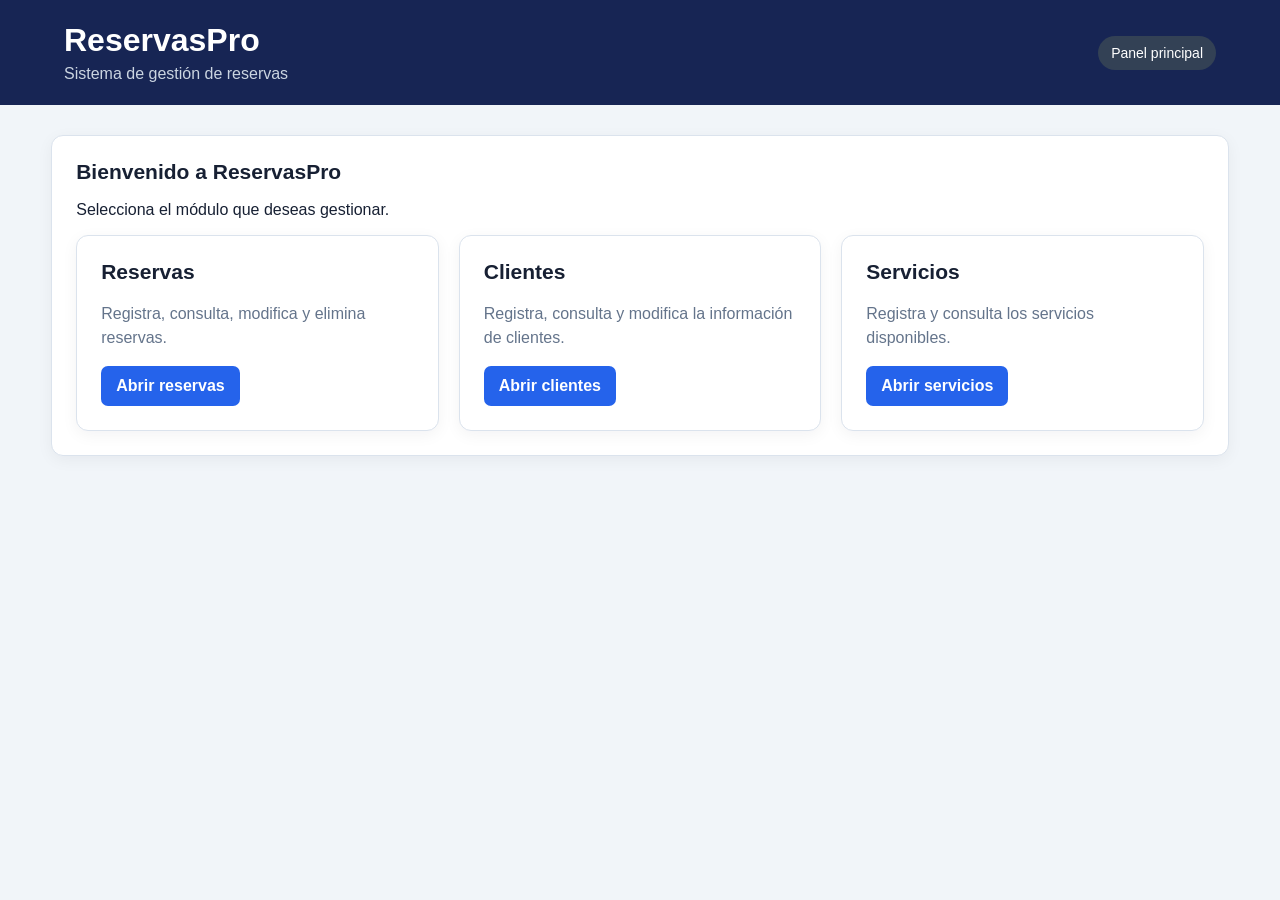
==== frontend/index.html @ 1725b666 "feat: integrar frontend y gestion de reservas" ====
<!DOCTYPE html>
<html lang="es">
<head>
    <meta charset="UTF-8">
    <meta name="viewport" content="width=device-width, initial-scale=1.0">
    <title>ReservasPro | Inicio</title>
    <link rel="stylesheet" href="../CSS/global.css">
</head>
<body>
    <header class="encabezado">
        <div>
            <h1>ReservasPro</h1>
            <p>Sistema de gestión de reservas</p>
        </div>
        <span class="estado">Panel principal</span>
    </header>

    <main class="contenedor">
        <section class="panel">
            <h2>Bienvenido a ReservasPro</h2>
            <p>Selecciona el módulo que deseas gestionar.</p>

            <div class="tarjetas">
                <article class="tarjeta">
                    <h2>Reservas</h2>
                    <p>Registra, consulta, modifica y elimina reservas.</p>
                    <a class="boton" href="../reservas/reservas.html">
                        Abrir reservas
                    </a>
                </article>

                <article class="tarjeta">
                    <h2>Clientes</h2>
                    <p>Registra, consulta y modifica la información de clientes.</p>
                    <a class="boton" href="../clientes/clientes.html">
                        Abrir clientes
                    </a>
                </article>

                <article class="tarjeta">
                    <h2>Servicios</h2>
                    <p>Registra y consulta los servicios disponibles.</p>
                    <a class="boton" href="../servicios/servicios.html">
                        Abrir servicios
                    </a>
                </article>
            </div>
        </section>
    </main>
</body>
</html>
---- CSS/global.css ----
:root {
    --primario: #2563eb;
    --primario-hover: #1d4ed8;
    --fondo: #f1f5f9;
    --superficie: #ffffff;
    --texto: #172033;
    --texto-secundario: #64748b;
    --borde: #dbe3ed;
    --verde: #15803d;
    --rojo: #b91c1c;
    --radio: 12px;
}

* {
    box-sizing: border-box;
}

body {
    margin: 0;
    font-family: Arial, Helvetica, sans-serif;
    background: var(--fondo);
    color: var(--texto);
}

.encabezado {
    background: #172554;
    color: white;
    padding: 22px 5%;
    display: flex;
    justify-content: space-between;
    align-items: center;
    gap: 16px;
}

.encabezado h1,
.encabezado p {
    margin: 0;
}

.encabezado p {
    margin-top: 6px;
    color: #cbd5e1;
}

.contenedor {
    width: min(1200px, 92%);
    margin: 30px auto;
}

.panel,
.tarjeta {
    background: var(--superficie);
    padding: 24px;
    border: 1px solid var(--borde);
    border-radius: var(--radio);
    box-shadow: 0 4px 16px rgb(15 23 42 / 5%);
}

h2 {
    margin-top: 0;
    font-size: 21px;
}

form {
    display: grid;
    gap: 10px;
    max-width: 600px;
}

label {
    font-size: 14px;
    font-weight: 600;
}

input,
select,
textarea {
    width: 100%;
    padding: 11px;
    border: 1px solid var(--borde);
    border-radius: 7px;
    background: white;
    color: var(--texto);
    font-size: 15px;
}

button,
.boton {
    display: inline-block;
    border: none;
    border-radius: 7px;
    background: var(--primario);
    color: white;
    padding: 11px 15px;
    font-weight: 600;
    text-decoration: none;
    cursor: pointer;
}

button:hover,
.boton:hover {
    background: var(--primario-hover);
}

button:disabled {
    opacity: .6;
    cursor: wait;
}

.secundario {
    background: #e2e8f0;
    color: var(--texto);
}

.secundario:hover {
    background: #cbd5e1;
}

.eliminar {
    background: var(--rojo);
}

.barra-titulo {
    display: flex;
    justify-content: space-between;
    align-items: center;
    gap: 12px;
}

.tabla-contenedor {
    overflow-x: auto;
}

table {
    width: 100%;
    border-collapse: collapse;
    font-size: 14px;
}

th,
td {
    padding: 13px 12px;
    border-bottom: 1px solid var(--borde);
    text-align: left;
}

th {
    background: #f8fafc;
}

.acciones {
    display: flex;
    gap: 6px;
}

.acciones button {
    padding: 7px 10px;
}

.mensaje {
    min-height: 20px;
    font-size: 14px;
}

.exito {
    color: var(--verde);
}

.error {
    color: var(--rojo);
}

.estado {
    font-size: 14px;
    background: #334155;
    border-radius: 20px;
    padding: 9px 13px;
    color: white;
}

.tarjetas {
    display: grid;
    grid-template-columns: repeat(auto-fit, minmax(220px, 1fr));
    gap: 20px;
}

.tarjeta p {
    color: var(--texto-secundario);
    line-height: 1.5;
}

[hidden] {
    display: none !important;
}

@media (max-width: 650px) {
    .encabezado {
        align-items: flex-start;
        flex-direction: column;
    }

    .panel,
    .tarjeta {
        padding: 16px;
    }

    .barra-titulo {
        align-items: flex-start;
        flex-direction: column;
    }
}
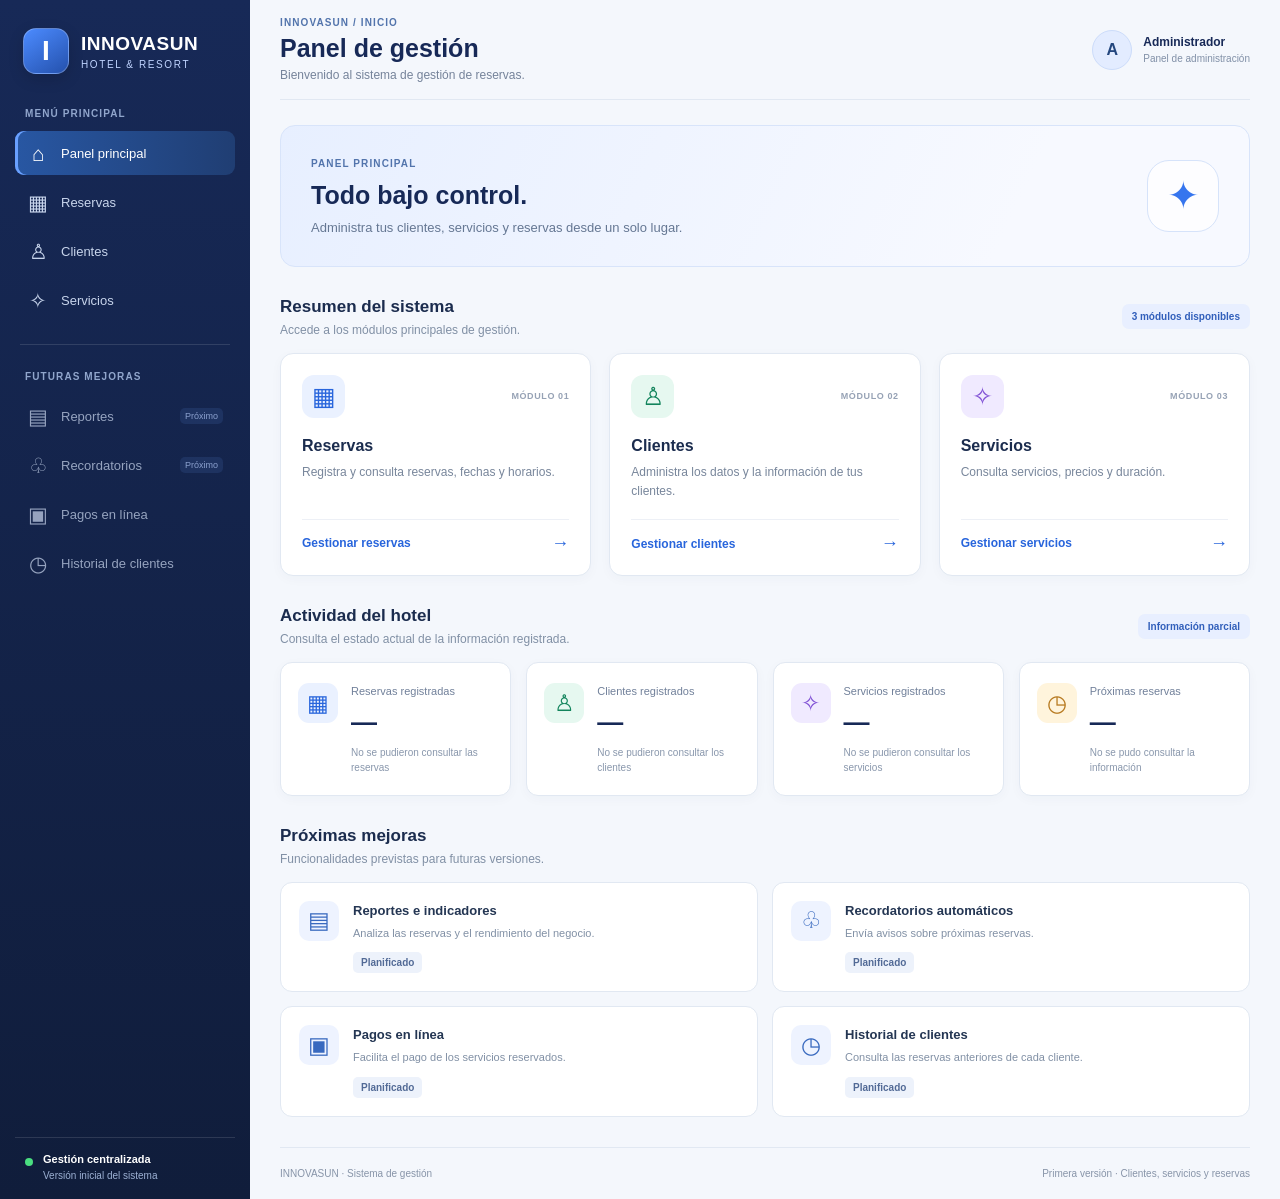
==== commit 9476f6c8: "feat: rediseñar interfaz de Hotel Innovasun" ====
--- a/frontend/index.html
+++ b/frontend/index.html
@@ -3,49 +3,421 @@
 <head>
     <meta charset="UTF-8">
     <meta name="viewport" content="width=device-width, initial-scale=1.0">
-    <title>ReservasPro | Inicio</title>
+    <meta name="theme-color" content="#172957">
+
+    <title>INNOVASUN | Panel de gestión</title>
+
     <link rel="stylesheet" href="../CSS/global.css">
 </head>
-<body>
-    <header class="encabezado">
-        <div>
-            <h1>ReservasPro</h1>
-            <p>Sistema de gestión de reservas</p>
+
+<body class="pagina-dashboard">
+<div class="dashboard-layout">
+
+    <!-- BARRA LATERAL -->
+    <aside class="menu-lateral">
+
+        <a class="marca" href="index.html">
+            <div class="marca-logo">I</div>
+            <div class="marca-texto">
+                <strong>INNOVASUN</strong>
+                <span>HOTEL &amp; RESORT</span>
+            </div>
+        </a>
+
+        <div class="menu-etiqueta">MENÚ PRINCIPAL</div>
+
+        <nav class="navegacion" aria-label="Menú principal">
+
+            <a class="nav-enlace activo" href="index.html">
+                <span class="nav-icono">⌂</span>
+                <span>Panel principal</span>
+            </a>
+
+            <a class="nav-enlace" href="../reservas/reservas.html">
+                <span class="nav-icono">▦</span>
+                <span>Reservas</span>
+            </a>
+
+            <a class="nav-enlace" href="../clientes/clientes.html">
+                <span class="nav-icono">♙</span>
+                <span>Clientes</span>
+            </a>
+
+            <a class="nav-enlace" href="../servicios/servicios.html">
+                <span class="nav-icono">✧</span>
+                <span>Servicios</span>
+            </a>
+
+        </nav>
+
+        <div class="menu-separador"></div>
+
+        <div class="menu-etiqueta">FUTURAS MEJORAS</div>
+
+        <nav class="navegacion" aria-label="Funcionalidades futuras">
+
+            <span class="nav-enlace nav-pendiente">
+                <span class="nav-icono">▤</span>
+                <span>Reportes</span>
+                <span class="nav-tag">Próximo</span>
+            </span>
+
+            <span class="nav-enlace nav-pendiente">
+                <span class="nav-icono">♧</span>
+                <span>Recordatorios</span>
+                <span class="nav-tag">Próximo</span>
+            </span>
+
+            <span class="nav-enlace nav-pendiente">
+                <span class="nav-icono">▣</span>
+                <span>Pagos en línea</span>
+            </span>
+
+            <span class="nav-enlace nav-pendiente">
+                <span class="nav-icono">◷</span>
+                <span>Historial de clientes</span>
+            </span>
+
+        </nav>
+
+        <div class="menu-pie">
+            <div class="indicador-conexion"></div>
+
+            <div>
+                <strong>Gestión centralizada</strong>
+                <span>Versión inicial del sistema</span>
+            </div>
         </div>
-        <span class="estado">Panel principal</span>
-    </header>
-
-    <main class="contenedor">
-        <section class="panel">
-            <h2>Bienvenido a ReservasPro</h2>
-            <p>Selecciona el módulo que deseas gestionar.</p>
-
-            <div class="tarjetas">
-                <article class="tarjeta">
-                    <h2>Reservas</h2>
-                    <p>Registra, consulta, modifica y elimina reservas.</p>
-                    <a class="boton" href="../reservas/reservas.html">
-                        Abrir reservas
+
+    </aside>
+
+    
+    <main class="dashboard-contenido">
+
+        
+        <header class="dashboard-header">
+
+            <div>
+                <p class="texto-superior">INNOVASUN / INICIO</p>
+                <h1>Panel de gestión</h1>
+
+                <p class="subtitulo-header">
+                    Bienvenido al sistema de gestión de reservas.
+                </p>
+            </div>
+
+            <div class="header-derecha">
+                <span class="perfil-avatar">A</span>
+
+                <div class="perfil-info">
+                    <strong>Administrador</strong>
+                    <span>Panel de administración</span>
+                </div>
+            </div>
+
+        </header>
+
+        
+        <section class="bienvenida">
+
+            <div>
+                <span class="etiqueta-seccion">PANEL PRINCIPAL</span>
+
+                <h2>Todo bajo control.</h2>
+
+                <p>
+                    Administra tus clientes, servicios y reservas
+                    desde un solo lugar.
+                </p>
+            </div>
+
+            <div class="bienvenida-icono" aria-hidden="true">
+                ✦
+            </div>
+
+        </section>
+
+        
+        <section class="seccion-dashboard">
+
+            <div class="titulo-seccion">
+                <div>
+                    <h2>Resumen del sistema</h2>
+                    <p>Accede a los módulos principales de gestión.</p>
+                </div>
+
+                <span class="estado-version">
+                    3 módulos disponibles
+                </span>
+            </div>
+
+            <div class="indicadores-grid">
+
+                
+                <article class="indicador-card">
+
+                    <div class="indicador-cabecera">
+                        <span class="indicador-icono icono-azul">▦</span>
+                        <span class="indicador-etiqueta">MÓDULO 01</span>
+                    </div>
+
+                    <h3>Reservas</h3>
+
+                    <p>
+                        Registra y consulta reservas, fechas y horarios.
+                    </p>
+
+                    <a class="indicador-enlace"
+                       href="../reservas/reservas.html">
+                        Gestionar reservas
+                        <span>→</span>
                     </a>
-                </article>
-
-                <article class="tarjeta">
-                    <h2>Clientes</h2>
-                    <p>Registra, consulta y modifica la información de clientes.</p>
-                    <a class="boton" href="../clientes/clientes.html">
-                        Abrir clientes
+
+                </article>
+
+                
+                <article class="indicador-card">
+
+                    <div class="indicador-cabecera">
+                        <span class="indicador-icono icono-verde">♙</span>
+                        <span class="indicador-etiqueta">MÓDULO 02</span>
+                    </div>
+
+                    <h3>Clientes</h3>
+
+                    <p>
+                        Administra los datos y la información de tus clientes.
+                    </p>
+
+                    <a class="indicador-enlace"
+                       href="../clientes/clientes.html">
+                        Gestionar clientes
+                        <span>→</span>
                     </a>
-                </article>
-
-                <article class="tarjeta">
-                    <h2>Servicios</h2>
-                    <p>Registra y consulta los servicios disponibles.</p>
-                    <a class="boton" href="../servicios/servicios.html">
-                        Abrir servicios
+
+                </article>
+
+                
+                <article class="indicador-card">
+
+                    <div class="indicador-cabecera">
+                        <span class="indicador-icono icono-morado">✧</span>
+                        <span class="indicador-etiqueta">MÓDULO 03</span>
+                    </div>
+
+                    <h3>Servicios</h3>
+
+                    <p>
+                        Consulta servicios, precios y duración.
+                    </p>
+
+                    <a class="indicador-enlace"
+                       href="../servicios/servicios.html">
+                        Gestionar servicios
+                        <span>→</span>
                     </a>
-                </article>
+
+                </article>
+
             </div>
         </section>
+
+        
+        <section class="seccion-dashboard">
+
+            <div class="titulo-seccion">
+                <div>
+                    <h2>Actividad del hotel</h2>
+
+                    <p>
+                        Consulta el estado actual de la información registrada.
+                    </p>
+                </div>
+
+                <span class="estado-version" id="estadoActividad">
+                    Consultando datos...
+                </span>
+            </div>
+
+            <div class="actividad-grid">
+
+                
+                <article class="actividad-card">
+
+                    <div class="actividad-icono actividad-azul">
+                        ▦
+                    </div>
+
+                    <div class="actividad-info">
+                        <span class="actividad-label">
+                            Reservas registradas
+                        </span>
+
+                        <strong id="totalReservas">—</strong>
+
+                        <small id="detalleReservas">
+                            Consultando reservas...
+                        </small>
+                    </div>
+
+                </article>
+
+                
+                <article class="actividad-card">
+
+                    <div class="actividad-icono actividad-verde">
+                        ♙
+                    </div>
+
+                    <div class="actividad-info">
+                        <span class="actividad-label">
+                            Clientes registrados
+                        </span>
+
+                        <strong id="totalClientes">—</strong>
+
+                        <small id="detalleClientes">
+                            Consultando clientes...
+                        </small>
+                    </div>
+
+                </article>
+
+                
+                <article class="actividad-card">
+
+                    <div class="actividad-icono actividad-morado">
+                        ✧
+                    </div>
+
+                    <div class="actividad-info">
+                        <span class="actividad-label">
+                            Servicios registrados
+                        </span>
+
+                        <strong id="totalServicios">—</strong>
+
+                        <small id="detalleServicios">
+                            Consultando servicios...
+                        </small>
+                    </div>
+
+                </article>
+
+                
+                <article class="actividad-card">
+
+                    <div class="actividad-icono actividad-ambar">
+                        ◷
+                    </div>
+
+                    <div class="actividad-info">
+                        <span class="actividad-label">
+                            Próximas reservas
+                        </span>
+
+                        <strong id="totalProximas">—</strong>
+
+                        <small id="detalleProximas">
+                            Según la fecha de reserva
+                        </small>
+                    </div>
+
+                </article>
+
+            </div>
+
+        </section>
+
+        
+        <section class="seccion-dashboard">
+
+            <div class="titulo-seccion">
+                <div>
+                    <h2>Próximas mejoras</h2>
+
+                    <p>
+                        Funcionalidades previstas para futuras versiones.
+                    </p>
+                </div>
+            </div>
+
+            <div class="mejoras-grid">
+
+                <article class="mejora-card">
+                    <span class="mejora-icono">▤</span>
+
+                    <div>
+                        <h3>Reportes e indicadores</h3>
+
+                        <p>
+                            Analiza las reservas y el rendimiento del negocio.
+                        </p>
+
+                        <span class="mejora-estado">Planificado</span>
+                    </div>
+                </article>
+
+                <article class="mejora-card">
+                    <span class="mejora-icono">♧</span>
+
+                    <div>
+                        <h3>Recordatorios automáticos</h3>
+
+                        <p>
+                            Envía avisos sobre próximas reservas.
+                        </p>
+
+                        <span class="mejora-estado">Planificado</span>
+                    </div>
+                </article>
+
+                <article class="mejora-card">
+                    <span class="mejora-icono">▣</span>
+
+                    <div>
+                        <h3>Pagos en línea</h3>
+
+                        <p>
+                            Facilita el pago de los servicios reservados.
+                        </p>
+
+                        <span class="mejora-estado">Planificado</span>
+                    </div>
+                </article>
+
+                <article class="mejora-card">
+                    <span class="mejora-icono">◷</span>
+
+                    <div>
+                        <h3>Historial de clientes</h3>
+
+                        <p>
+                            Consulta las reservas anteriores de cada cliente.
+                        </p>
+
+                        <span class="mejora-estado">Planificado</span>
+                    </div>
+                </article>
+
+            </div>
+
+        </section>
+
+        
+        <footer class="dashboard-footer">
+            <span>INNOVASUN · Sistema de gestión</span>
+
+            <span>
+                Primera versión · Clientes, servicios y reservas
+            </span>
+        </footer>
+
     </main>
+</div>
+
+<!-- La lógica de los indicadores está separada del HTML -->
+<script src="dashboard.js" defer></script>
+
 </body>
 </html>
--- a/CSS/global.css
+++ b/CSS/global.css
@@ -208,4 +208,755 @@
         align-items: flex-start;
         flex-direction: column;
     }
+}
+
+
+.pagina-dashboard {
+    --hotel-azul: #172957;
+    --hotel-azul-claro: #24477e;
+    --hotel-acento: #3675ee;
+    --hotel-fondo: #f4f7fc;
+    --hotel-borde: #e1e8f2;
+    background: var(--hotel-fondo);
+    min-height: 100vh;
+}
+
+.pagina-dashboard .dashboard-layout {
+    min-height: 100vh;
+    display: grid;
+    grid-template-columns: 250px minmax(0, 1fr);
+}
+
+/* Menú lateral */
+
+.pagina-dashboard .menu-lateral {
+    background: linear-gradient(180deg, #172957 0%, #101d3b 100%);
+    color: #fff;
+    padding: 25px 15px 18px;
+    display: flex;
+    flex-direction: column;
+    min-height: 100vh;
+}
+
+.pagina-dashboard .marca {
+    display: flex;
+    align-items: center;
+    gap: 12px;
+    padding: 3px 8px 30px;
+    text-decoration: none;
+    color: white;
+}
+
+.pagina-dashboard .marca-logo {
+    width: 46px;
+    height: 46px;
+    flex-shrink: 0;
+    display: grid;
+    place-items: center;
+    border-radius: 13px;
+    background: linear-gradient(145deg, #4c8bff, #2451ad);
+    border: 1px solid rgb(255 255 255 / 25%);
+    font-size: 28px;
+    font-weight: 800;
+    box-shadow: 0 5px 15px rgb(0 0 0 / 15%);
+}
+
+.pagina-dashboard .marca-texto {
+    display: flex;
+    flex-direction: column;
+    gap: 4px;
+}
+
+.pagina-dashboard .marca-texto strong {
+    font-size: 19px;
+    letter-spacing: .5px;
+}
+
+.pagina-dashboard .marca-texto span {
+    font-size: 10px;
+    letter-spacing: 1.6px;
+    color: #c0d4ff;
+}
+
+.pagina-dashboard .menu-etiqueta {
+    padding: 0 10px;
+    margin: 4px 0 12px;
+    color: #91a6cc;
+    font-size: 10px;
+    font-weight: 700;
+    letter-spacing: 1.1px;
+}
+
+.pagina-dashboard .navegacion {
+    display: grid;
+    gap: 5px;
+}
+
+.pagina-dashboard .nav-enlace {
+    display: flex;
+    align-items: center;
+    gap: 12px;
+    min-height: 44px;
+    padding: 10px 12px;
+    border-radius: 9px;
+    color: #c8d5ec;
+    text-decoration: none;
+    font-size: 13px;
+    transition: background .2s, color .2s;
+}
+
+.pagina-dashboard .nav-enlace:hover {
+    background: rgb(255 255 255 / 8%);
+    color: white;
+}
+
+.pagina-dashboard .nav-enlace.activo {
+    color: #fff;
+    background: linear-gradient(90deg, #2857a3, #203e73);
+    box-shadow: inset 3px 0 #69a0ff;
+}
+
+.pagina-dashboard .nav-icono {
+    width: 22px;
+    text-align: center;
+    font-size: 21px;
+    line-height: 1;
+}
+
+.pagina-dashboard .menu-separador {
+    height: 1px;
+    background: rgb(255 255 255 / 12%);
+    margin: 22px 5px;
+}
+
+.pagina-dashboard .nav-pendiente {
+    cursor: default;
+    opacity: .72;
+}
+
+.pagina-dashboard .nav-pendiente:hover {
+    background: transparent;
+}
+
+.pagina-dashboard .nav-tag {
+    margin-left: auto;
+    color: #b9d0ff;
+    background: rgb(83 130 211 / 22%);
+    border-radius: 5px;
+    padding: 3px 5px;
+    font-size: 9px;
+}
+
+.pagina-dashboard .menu-pie {
+    margin-top: auto;
+    padding: 15px 10px 0;
+    display: flex;
+    gap: 10px;
+    align-items: flex-start;
+    border-top: 1px solid rgb(255 255 255 / 12%);
+}
+
+.pagina-dashboard .indicador-conexion {
+    width: 8px;
+    height: 8px;
+    border-radius: 50%;
+    background: #4ade80;
+    margin-top: 5px;
+}
+
+.pagina-dashboard .menu-pie div:last-child {
+    display: grid;
+    gap: 5px;
+}
+
+.pagina-dashboard .menu-pie strong {
+    font-size: 11px;
+}
+
+.pagina-dashboard .menu-pie span {
+    color: #9db1d4;
+    font-size: 10px;
+}
+
+/* Área principal */
+
+.pagina-dashboard .dashboard-contenido {
+    min-width: 0;
+    padding: 0 30px;
+}
+
+.pagina-dashboard .dashboard-header {
+    min-height: 100px;
+    display: flex;
+    align-items: center;
+    justify-content: space-between;
+    gap: 20px;
+    border-bottom: 1px solid var(--hotel-borde);
+    margin-bottom: 25px;
+}
+
+.pagina-dashboard .texto-superior,
+.pagina-dashboard .etiqueta-seccion {
+    color: #5274ac;
+    font-size: 10px;
+    font-weight: 700;
+    letter-spacing: 1.1px;
+}
+
+.pagina-dashboard .texto-superior {
+    margin: 0 0 6px;
+}
+
+.pagina-dashboard .dashboard-header h1 {
+    margin: 0;
+    font-size: 25px;
+    color: var(--hotel-azul);
+}
+
+.pagina-dashboard .subtitulo-header {
+    margin: 5px 0 0;
+    color: #75839a;
+    font-size: 12px;
+}
+
+.pagina-dashboard .header-derecha {
+    display: flex;
+    align-items: center;
+    gap: 11px;
+}
+
+.pagina-dashboard .perfil-avatar {
+    width: 40px;
+    height: 40px;
+    border-radius: 50%;
+    display: grid;
+    place-items: center;
+    color: #24477e;
+    background: #e3ecff;
+    border: 1px solid #ccdcfa;
+    font-weight: 700;
+}
+
+.pagina-dashboard .perfil-info {
+    display: grid;
+    gap: 4px;
+}
+
+.pagina-dashboard .perfil-info strong {
+    color: var(--hotel-azul);
+    font-size: 12px;
+}
+
+.pagina-dashboard .perfil-info span {
+    color: #8190a7;
+    font-size: 10px;
+}
+
+/* Bienvenida */
+
+.pagina-dashboard .bienvenida {
+    position: relative;
+    overflow: hidden;
+    padding: 27px 30px;
+    margin-bottom: 30px;
+    border-radius: 15px;
+    background: linear-gradient(115deg, #e7efff, #f7f9ff 75%);
+    border: 1px solid #d8e4fa;
+    display: flex;
+    align-items: center;
+    justify-content: space-between;
+}
+
+.pagina-dashboard .bienvenida h2 {
+    margin: 10px 0 8px;
+    font-size: 25px;
+    color: #172957;
+}
+
+.pagina-dashboard .bienvenida p {
+    margin: 0;
+    font-size: 13px;
+    color: #657793;
+    line-height: 1.6;
+}
+
+.pagina-dashboard .bienvenida-icono {
+    width: 72px;
+    height: 72px;
+    flex-shrink: 0;
+    border-radius: 22px;
+    display: grid;
+    place-items: center;
+    background: rgb(255 255 255 / 75%);
+    color: #3675ee;
+    font-size: 39px;
+    border: 1px solid #d6e3fa;
+}
+
+/* Secciones y tarjetas */
+
+.pagina-dashboard .seccion-dashboard {
+    margin-bottom: 30px;
+}
+
+.pagina-dashboard .titulo-seccion {
+    display: flex;
+    align-items: center;
+    justify-content: space-between;
+    gap: 15px;
+    margin-bottom: 16px;
+}
+
+.pagina-dashboard .titulo-seccion h2 {
+    color: #1b2c4e;
+    font-size: 17px;
+    margin: 0;
+}
+
+.pagina-dashboard .titulo-seccion p {
+    color: #8190a5;
+    font-size: 12px;
+    margin: 6px 0 0;
+}
+
+.pagina-dashboard .estado-version {
+    padding: 7px 10px;
+    border-radius: 7px;
+    background: #e8efff;
+    color: #315fbb;
+    font-size: 10px;
+    font-weight: 700;
+    white-space: nowrap;
+}
+
+.pagina-dashboard .indicadores-grid {
+    display: grid;
+    grid-template-columns: repeat(3, minmax(0, 1fr));
+    gap: 18px;
+}
+
+.pagina-dashboard .indicador-card {
+    padding: 21px;
+    border: 1px solid var(--hotel-borde);
+    border-radius: 13px;
+    background: white;
+    box-shadow: 0 3px 12px rgb(30 55 90 / 3%);
+    transition: transform .2s, box-shadow .2s;
+}
+
+.pagina-dashboard .indicador-card:hover {
+    transform: translateY(-3px);
+    box-shadow: 0 8px 20px rgb(30 55 90 / 8%);
+}
+
+.pagina-dashboard .indicador-cabecera {
+    display: flex;
+    align-items: center;
+    justify-content: space-between;
+    gap: 10px;
+}
+
+.pagina-dashboard .indicador-icono {
+    width: 43px;
+    height: 43px;
+    border-radius: 12px;
+    display: grid;
+    place-items: center;
+    font-size: 25px;
+}
+
+.pagina-dashboard .icono-azul {
+    color: #2865dc;
+    background: #eaf1ff;
+}
+
+.pagina-dashboard .icono-verde {
+    color: #12845c;
+    background: #e6f8f0;
+}
+
+.pagina-dashboard .icono-morado {
+    color: #8051d5;
+    background: #f0eaff;
+}
+
+.pagina-dashboard .indicador-etiqueta {
+    color: #96a2b5;
+    font-size: 9px;
+    font-weight: 700;
+    letter-spacing: .6px;
+}
+
+.pagina-dashboard .indicador-card h3 {
+    margin: 19px 0 8px;
+    color: #1b2c4e;
+    font-size: 16px;
+}
+
+.pagina-dashboard .indicador-card > p {
+    min-height: 38px;
+    margin: 0 0 18px;
+    color: #78869b;
+    font-size: 12px;
+    line-height: 1.6;
+}
+
+.pagina-dashboard .indicador-enlace {
+    display: flex;
+    align-items: center;
+    justify-content: space-between;
+    gap: 10px;
+    padding-top: 13px;
+    border-top: 1px solid #edf0f6;
+    color: #2865dc;
+    font-size: 12px;
+    font-weight: 700;
+    text-decoration: none;
+}
+
+.pagina-dashboard .indicador-enlace span {
+    font-size: 18px;
+}
+
+.pagina-dashboard .indicador-enlace:hover {
+    color: #173f99;
+}
+
+/* Accesos rápidos */
+
+.pagina-dashboard .accesos-grid {
+    display: grid;
+    grid-template-columns: repeat(3, minmax(0, 1fr));
+    gap: 15px;
+}
+
+.pagina-dashboard .acceso-card {
+    display: flex;
+    align-items: center;
+    gap: 12px;
+    min-width: 0;
+    padding: 17px 15px;
+    border: 1px solid var(--hotel-borde);
+    border-radius: 12px;
+    background: white;
+    color: #1b2c4e;
+    text-decoration: none;
+    transition: transform .2s, box-shadow .2s;
+}
+
+.pagina-dashboard .acceso-card:hover {
+    transform: translateY(-2px);
+    box-shadow: 0 6px 15px rgb(30 55 90 / 7%);
+}
+
+.pagina-dashboard .acceso-icono {
+    width: 39px;
+    height: 39px;
+    flex-shrink: 0;
+    border-radius: 10px;
+    display: grid;
+    place-items: center;
+    font-size: 24px;
+    font-weight: 500;
+}
+
+.pagina-dashboard .acceso-azul .acceso-icono {
+    background: #eaf1ff;
+    color: #2865dc;
+}
+
+.pagina-dashboard .acceso-verde .acceso-icono {
+    background: #e6f8f0;
+    color: #12845c;
+}
+
+.pagina-dashboard .acceso-morado .acceso-icono {
+    background: #f0eaff;
+    color: #8051d5;
+}
+
+.pagina-dashboard .acceso-card > span:nth-child(2) {
+    flex: 1;
+    min-width: 0;
+    display: grid;
+    gap: 5px;
+}
+
+.pagina-dashboard .acceso-card strong {
+    font-size: 12px;
+}
+
+.pagina-dashboard .acceso-card small {
+    color: #8491a5;
+    font-size: 10px;
+    line-height: 1.5;
+}
+
+.pagina-dashboard .acceso-flecha {
+    color: #7088b5;
+    font-size: 18px;
+}
+
+/* Futuras mejoras */
+
+.pagina-dashboard .mejoras-grid {
+    display: grid;
+    grid-template-columns: repeat(2, minmax(0, 1fr));
+    gap: 14px;
+}
+
+.pagina-dashboard .mejora-card {
+    display: flex;
+    align-items: flex-start;
+    gap: 14px;
+    padding: 18px;
+    background: white;
+    border: 1px solid var(--hotel-borde);
+    border-radius: 12px;
+}
+
+.pagina-dashboard .mejora-icono {
+    width: 40px;
+    height: 40px;
+    flex-shrink: 0;
+    border-radius: 10px;
+    background: #eef3ff;
+    color: #3869bf;
+    display: grid;
+    place-items: center;
+    font-size: 23px;
+}
+
+.pagina-dashboard .mejora-card h3 {
+    margin: 2px 0 7px;
+    color: #243653;
+    font-size: 13px;
+}
+
+.pagina-dashboard .mejora-card p {
+    margin: 0 0 10px;
+    color: #8190a5;
+    font-size: 11px;
+    line-height: 1.6;
+}
+
+.pagina-dashboard .mejora-estado {
+    display: inline-block;
+    padding: 5px 8px;
+    border-radius: 5px;
+    color: #526a96;
+    background: #edf2fb;
+    font-size: 10px;
+    font-weight: 700;
+}
+
+/* Pie de página */
+
+.pagina-dashboard .dashboard-footer {
+    padding: 20px 0;
+    border-top: 1px solid var(--hotel-borde);
+    display: flex;
+    justify-content: space-between;
+    gap: 15px;
+    color: #8794a8;
+    font-size: 10px;
+}
+
+
+
+@media (max-width: 1100px) {
+    .pagina-dashboard .dashboard-layout {
+        grid-template-columns: 215px minmax(0, 1fr);
+    }
+
+    .pagina-dashboard .dashboard-contenido {
+        padding: 0 20px;
+    }
+
+    .pagina-dashboard .indicadores-grid {
+        gap: 12px;
+    }
+
+    .pagina-dashboard .indicador-card {
+        padding: 16px;
+    }
+
+    .pagina-dashboard .accesos-grid {
+        grid-template-columns: 1fr;
+    }
+}
+
+/* Adaptación a móviles */
+
+@media (max-width: 700px) {
+    .pagina-dashboard .dashboard-layout {
+        grid-template-columns: 1fr;
+    }
+
+    .pagina-dashboard .menu-lateral {
+        min-height: auto;
+        padding: 16px;
+    }
+
+    .pagina-dashboard .marca {
+        padding: 0 5px 17px;
+    }
+
+    .pagina-dashboard .navegacion {
+        grid-template-columns: repeat(2, minmax(0, 1fr));
+    }
+
+    .pagina-dashboard .menu-etiqueta {
+        margin-top: 10px;
+    }
+
+    .pagina-dashboard .menu-separador {
+        margin: 15px 5px;
+    }
+
+    .pagina-dashboard .menu-pie {
+        margin-top: 18px;
+    }
+
+    .pagina-dashboard .dashboard-contenido {
+        padding: 0 15px;
+    }
+
+    .pagina-dashboard .dashboard-header {
+        min-height: auto;
+        padding: 22px 0;
+        align-items: flex-start;
+    }
+
+    .pagina-dashboard .dashboard-header h1 {
+        font-size: 21px;
+    }
+
+    .pagina-dashboard .perfil-info {
+        display: none;
+    }
+
+    .pagina-dashboard .bienvenida {
+        padding: 22px 18px;
+    }
+
+    .pagina-dashboard .bienvenida h2 {
+        font-size: 21px;
+    }
+
+    .pagina-dashboard .bienvenida-icono {
+        width: 48px;
+        height: 48px;
+        font-size: 27px;
+        border-radius: 14px;
+    }
+
+    .pagina-dashboard .indicadores-grid {
+        grid-template-columns: 1fr;
+    }
+
+    .pagina-dashboard .indicador-card > p {
+        min-height: 0;
+    }
+
+    .pagina-dashboard .mejoras-grid {
+        grid-template-columns: 1fr;
+    }
+
+    .pagina-dashboard .titulo-seccion {
+        align-items: flex-start;
+        flex-direction: column;
+    }
+
+    .pagina-dashboard .dashboard-footer {
+        flex-direction: column;
+    }
+}
+.pagina-dashboard .actividad-grid {
+    display: grid;
+    grid-template-columns: repeat(4, minmax(0, 1fr));
+    gap: 15px;
+}
+
+.pagina-dashboard .actividad-card {
+    display: flex;
+    align-items: flex-start;
+    gap: 13px;
+    min-width: 0;
+    padding: 20px 17px;
+    background: #fff;
+    border: 1px solid var(--hotel-borde);
+    border-radius: 12px;
+    box-shadow: 0 3px 12px rgb(30 55 90 / 3%);
+}
+
+.pagina-dashboard .actividad-icono {
+    display: grid;
+    flex-shrink: 0;
+    width: 40px;
+    height: 40px;
+    place-items: center;
+    border-radius: 11px;
+    font-size: 23px;
+}
+
+.pagina-dashboard .actividad-azul {
+    background: #eaf1ff;
+    color: #2865dc;
+}
+
+.pagina-dashboard .actividad-verde {
+    background: #e6f8f0;
+    color: #12845c;
+}
+
+.pagina-dashboard .actividad-morado {
+    background: #f0eaff;
+    color: #8051d5;
+}
+
+.pagina-dashboard .actividad-ambar {
+    background: #fff4dc;
+    color: #b7791f;
+}
+
+.pagina-dashboard .actividad-info {
+    display: grid;
+    gap: 7px;
+    min-width: 0;
+}
+
+.pagina-dashboard .actividad-label {
+    color: #71809a;
+    font-size: 11px;
+    line-height: 1.5;
+}
+
+.pagina-dashboard .actividad-info strong {
+    color: #172957;
+    font-size: 26px;
+    line-height: 1.2;
+}
+
+.pagina-dashboard .actividad-info small {
+    color: #8997ac;
+    font-size: 10px;
+    line-height: 1.5;
+    overflow-wrap: anywhere;
+}
+
+@media (max-width: 1200px) {
+    .pagina-dashboard .actividad-grid {
+        grid-template-columns: repeat(2, minmax(0, 1fr));
+    }
+}
+
+@media (max-width: 700px) {
+    .pagina-dashboard .actividad-grid {
+        grid-template-columns: 1fr;
+    }
+
+    .pagina-dashboard .actividad-card {
+        padding: 16px;
+    }
 }
